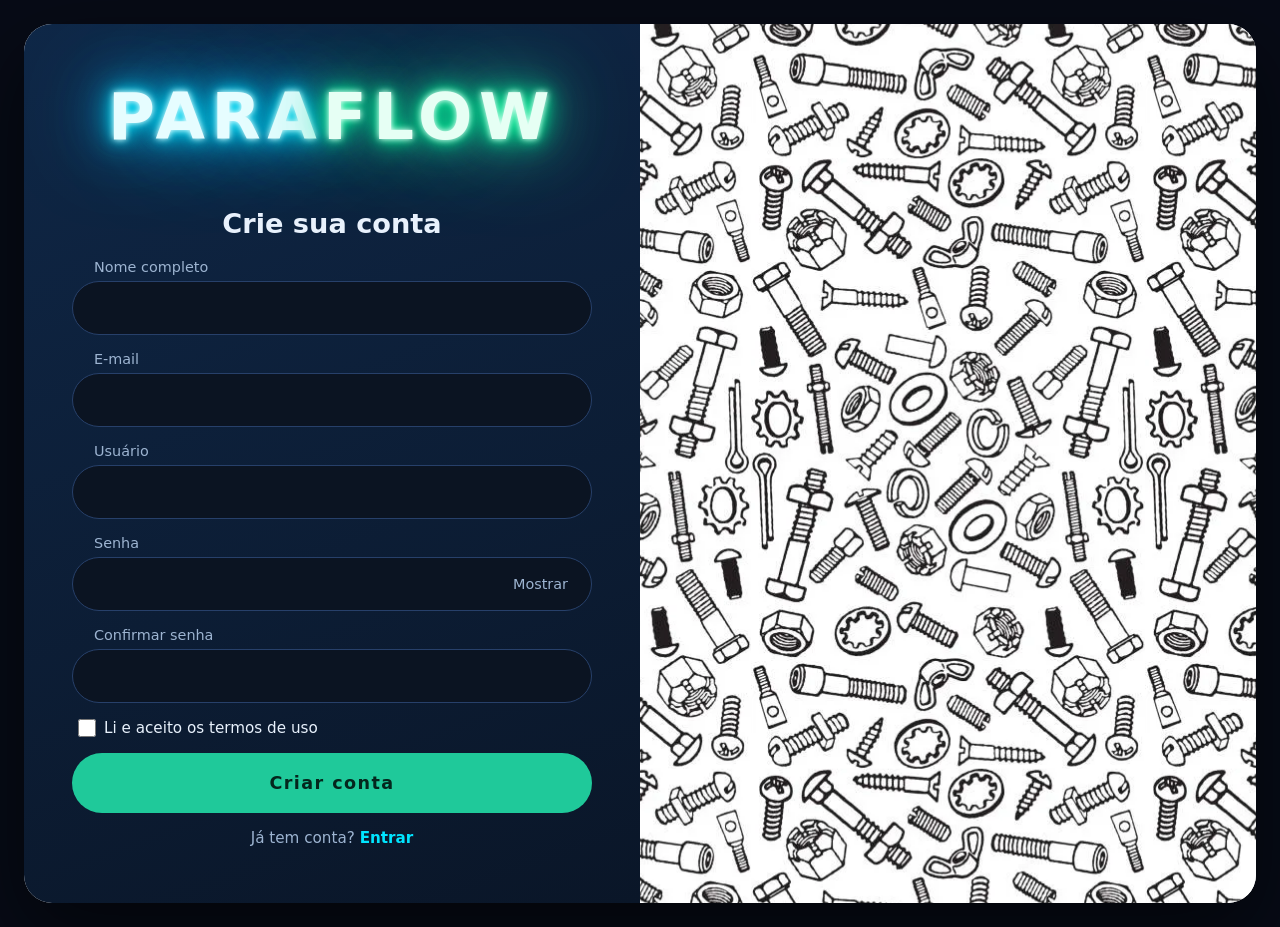
==== cadastro.html @ 53ee5210 "feat: adicionar minha parte do projeto" ====
<!DOCTYPE html>
<html lang="pt-BR">
<head>
  <meta charset="UTF-8" />
  <meta name="viewport" content="width=device-width, initial-scale=1" />
  <title>Cadastro | Paraflow</title>
  <link rel="stylesheet" href="style.css" />
</head>
<body>
  <main class="card">
    <section class="painel-login">
      <h1 class="logo" aria-label="Paraflow">
        <span class="para">PARA</span><span class="flow">FLOW</span>
      </h1>

      <form class="form form-cadastro" id="form-cadastro" novalidate>
        <h2>Crie sua conta</h2>

        <div class="campo">
          <label for="nome">Nome completo</label>
          <input id="nome" type="text" autocomplete="name" required />
        </div>

        <div class="campo">
          <label for="email">E-mail</label>
          <input id="email" type="email" autocomplete="email" required />
        </div>

        <div class="campo">
          <label for="usuario">Usuário</label>
          <input id="usuario" type="text" autocomplete="username" required />
        </div>

        <div class="campo">
          <label for="senha">Senha</label>
          <div class="senha-wrap">
            <input id="senha" type="password" autocomplete="new-password" minlength="6" required />
            <button type="button" class="toggle" aria-pressed="false">Mostrar</button>
          </div>
        </div>

        <div class="campo">
          <label for="confirmar">Confirmar senha</label>
          <input id="confirmar" type="password" autocomplete="new-password" required />
        </div>

        <p class="erro" id="erro" role="alert" hidden></p>
        <p class="sucesso" id="sucesso" role="status" hidden></p>

        <label class="lembrar termos">
          <input id="termos" type="checkbox" /> Li e aceito os termos de uso
        </label>

        <button type="submit" class="btn btn-principal">Criar conta</button>

        <p class="troca">Já tem conta? <a href="index.html">Entrar</a></p>
      </form>
    </section>

    <section class="painel-ilustracao" aria-hidden="true"></section>
  </main>

  <script>
    const form = document.getElementById('form-cadastro');
    const campos = {
      nome: document.getElementById('nome'),
      email: document.getElementById('email'),
      usuario: document.getElementById('usuario'),
      senha: document.getElementById('senha'),
      confirmar: document.getElementById('confirmar'),
      termos: document.getElementById('termos'),
    };
    const erro = document.getElementById('erro');
    const sucesso = document.getElementById('sucesso');
    const toggle = document.querySelector('.toggle');
    const botao = form.querySelector('.btn-principal');

    toggle.addEventListener('click', () => {
      const mostrando = campos.senha.type === 'text';
      campos.senha.type = mostrando ? 'password' : 'text';
      campos.confirmar.type = campos.senha.type;
      toggle.textContent = mostrando ? 'Mostrar' : 'Ocultar';
      toggle.setAttribute('aria-pressed', String(!mostrando));
    });

    function mostrarErro(msg, campo) {
      sucesso.hidden = true;
      erro.textContent = msg;
      erro.hidden = false;
      campo?.focus();
    }

    form.addEventListener('submit', async (e) => {
      e.preventDefault();
      erro.hidden = true;
      sucesso.hidden = true;

      const { nome, email, usuario, senha, confirmar, termos } = campos;

      if (!nome.value.trim()) return mostrarErro('Informe seu nome completo.', nome);
      if (!/^\S+@\S+\.\S+$/.test(email.value)) return mostrarErro('Informe um e-mail válido.', email);
      if (usuario.value.trim().length < 3) return mostrarErro('O usuário precisa ter ao menos 3 caracteres.', usuario);
      if (senha.value.length < 6) return mostrarErro('A senha precisa ter ao menos 6 caracteres.', senha);
      if (senha.value !== confirmar.value) return mostrarErro('As senhas não coincidem.', confirmar);
      if (!termos.checked) return mostrarErro('Aceite os termos para continuar.', termos);

      botao.disabled = true;
      botao.textContent = 'Criando...';
      // TODO: enviar os dados para sua API aqui
      await new Promise((r) => setTimeout(r, 1000));
      botao.disabled = false;
      botao.textContent = 'Criar conta';

      sucesso.textContent = 'Conta criada! Redirecionando para o login...';
      sucesso.hidden = false;
      setTimeout(() => (window.location.href = 'index.html'), 1500);
    });
  </script>
</body>
</html>
---- style.css ----
:root {
  --bg: #070b16;
  --painel-1: #0f2747;
  --painel-2: #0a1628;
  --campo: #0b1422;
  --borda: #27406a;
  --texto: #e8f1fc;
  --texto-suave: #9db4d1;
  --acento: #1fc99a;
  --acento-hover: #00e5ff;
  --rosa: #ff2bd6;
  --erro: #ff8a8a;
  --ok: #7dffc9;
}

* { box-sizing: border-box; margin: 0; padding: 0; }

body {
  min-height: 100vh;
  display: grid;
  place-items: center;
  padding: 24px;
  background: var(--bg);
  font-family: "Poppins", "Segoe UI", system-ui, sans-serif;
  color: var(--texto);
}

/* ===== Card ===== */
.card {
  width: min(1400px, 100%);
  min-height: min(900px, calc(100vh - 48px));
  display: grid;
  grid-template-columns: 1fr 1fr;
  border-radius: 28px;
  overflow: hidden;
  background: #fff;
  box-shadow: 0 30px 80px rgba(0, 0, 0, 0.55);
}

.painel-login {
  display: flex;
  flex-direction: column;
  align-items: center;
  justify-content: center;
  gap: clamp(28px, 6vh, 64px);
  padding: 56px 48px;
  background: linear-gradient(160deg, var(--painel-1), var(--painel-2));
}

/* ===== Logo neon (sem animação) ===== */
.logo {
  display: flex;
  font-size: clamp(2.6rem, 5vw, 4.6rem);
  font-weight: 800;
  letter-spacing: 0.1em;
  user-select: none;
}

.logo .para {
  color: #e6fdff;
  text-shadow:
    0 0 6px #fff,
    0 0 14px #00e5ff,
    0 0 28px #00e5ff,
    0 0 56px #00b8ff,
    0 0 90px #00b8ff;
}

.logo .flow {
  color: #e6fff4;
  text-shadow:
    0 0 6px #fff,
    0 0 14px #00ff9c,
    0 0 28px #00ff9c,
    0 0 56px #1fc99a,
    0 0 90px #1fc99a;
}

/* ===== Formulário ===== */
.form {
  width: 100%;
  max-width: 520px;
  display: flex;
  flex-direction: column;
  gap: 22px;
}

.form-cadastro { gap: 16px; }

.form h2 {
  text-align: center;
  font-size: 1.7rem;
  font-weight: 600;
  margin-bottom: 4px;
}

.campo { display: flex; flex-direction: column; gap: 6px; }
.campo label { font-size: 0.9rem; color: var(--texto-suave); padding-left: 22px; }

.form input[type="text"],
.form input[type="email"],
.form input[type="password"] {
  width: 100%;
  height: 62px;
  padding: 0 26px;
  border: 1px solid var(--borda);
  border-radius: 999px;
  background: var(--campo);
  color: #fff;
  font: inherit;
  font-size: 1.05rem;
  transition: border-color 0.15s, box-shadow 0.15s;
}

.form-cadastro input[type="text"],
.form-cadastro input[type="email"],
.form-cadastro input[type="password"] { height: 54px; }

.form input:focus {
  outline: none;
  border-color: var(--acento-hover);
  box-shadow: 0 0 0 3px rgba(0, 229, 255, 0.25);
}

.senha-wrap { position: relative; }
.senha-wrap input { padding-right: 110px; }

.toggle {
  position: absolute;
  right: 8px;
  top: 50%;
  transform: translateY(-50%);
  height: 40px;
  padding: 0 16px;
  border: 0;
  border-radius: 999px;
  background: transparent;
  color: var(--texto-suave);
  font: inherit;
  font-size: 0.9rem;
  cursor: pointer;
}
.toggle:hover { color: #fff; }

.erro { color: var(--erro); font-size: 0.95rem; text-align: center; }
.sucesso { color: var(--ok); font-size: 0.95rem; text-align: center; }

.opcoes {
  display: flex;
  justify-content: space-between;
  gap: 12px;
  flex-wrap: wrap;
  font-size: 0.95rem;
}
.lembrar { display: flex; align-items: center; gap: 8px; cursor: pointer; }
.lembrar input { width: 18px; height: 18px; accent-color: var(--acento); }
.termos { font-size: 0.95rem; padding-left: 6px; }

.opcoes a, .troca a { color: var(--texto); text-decoration: none; }
.opcoes a:hover, .troca a:hover { text-decoration: underline; }
.troca { text-align: center; font-size: 0.95rem; color: var(--texto-suave); }
.troca a { color: var(--acento-hover); font-weight: 600; }

/* ===== Botões: trocam de cor e aumentam no hover ===== */
.btn {
  display: flex;
  align-items: center;
  justify-content: center;
  height: 60px;
  border: 2px solid transparent;
  border-radius: 999px;
  font: inherit;
  font-size: 1.1rem;
  font-weight: 700;
  letter-spacing: 0.08em;
  text-decoration: none;
  cursor: pointer;
  transition: transform 0.2s ease, background 0.2s ease, color 0.2s ease,
              border-color 0.2s ease, box-shadow 0.2s ease;
}

.btn-principal {
  background: var(--acento);
  color: #04261d;
}
.btn-principal:hover:not(:disabled) {
  background: var(--acento-hover);
  transform: scale(1.07);
  box-shadow: 0 0 24px rgba(0, 229, 255, 0.55);
}

.btn-secundario {
  background: transparent;
  color: #3b8cff;
  border-color: #3b8cff;
}
.btn-secundario:hover {
  background: #2f7bff;
  border-color: #2f7bff;
  color: #fff;
  transform: scale(1.07);
  box-shadow: 0 0 24px rgba(47, 123, 255, 0.6);
}
.btn:active:not(:disabled) { transform: scale(1.02); }
.btn:disabled { opacity: 0.7; cursor: progress; }

.divisor {
  display: flex;
  align-items: center;
  gap: 14px;
  color: var(--texto-suave);
  font-size: 0.9rem;
}
.divisor::before, .divisor::after {
  content: "";
  flex: 1;
  height: 1px;
  background: var(--borda);
}

:focus-visible { outline: 3px solid var(--acento-hover); outline-offset: 3px; }

/* ===== Imagem dos parafusos ===== */
.painel-ilustracao {
  background: #fff url("parafusos.webp") center / 394px auto repeat;
}

/* ===== Responsivo ===== */
@media (max-width: 860px) {
  .card { grid-template-columns: 1fr; min-height: 0; border-radius: 18px; }
  .painel-ilustracao { display: none; }
  .painel-login { padding: 40px 24px; }
}

@media (prefers-reduced-motion: reduce) {
  * { transition: none !important; }
}
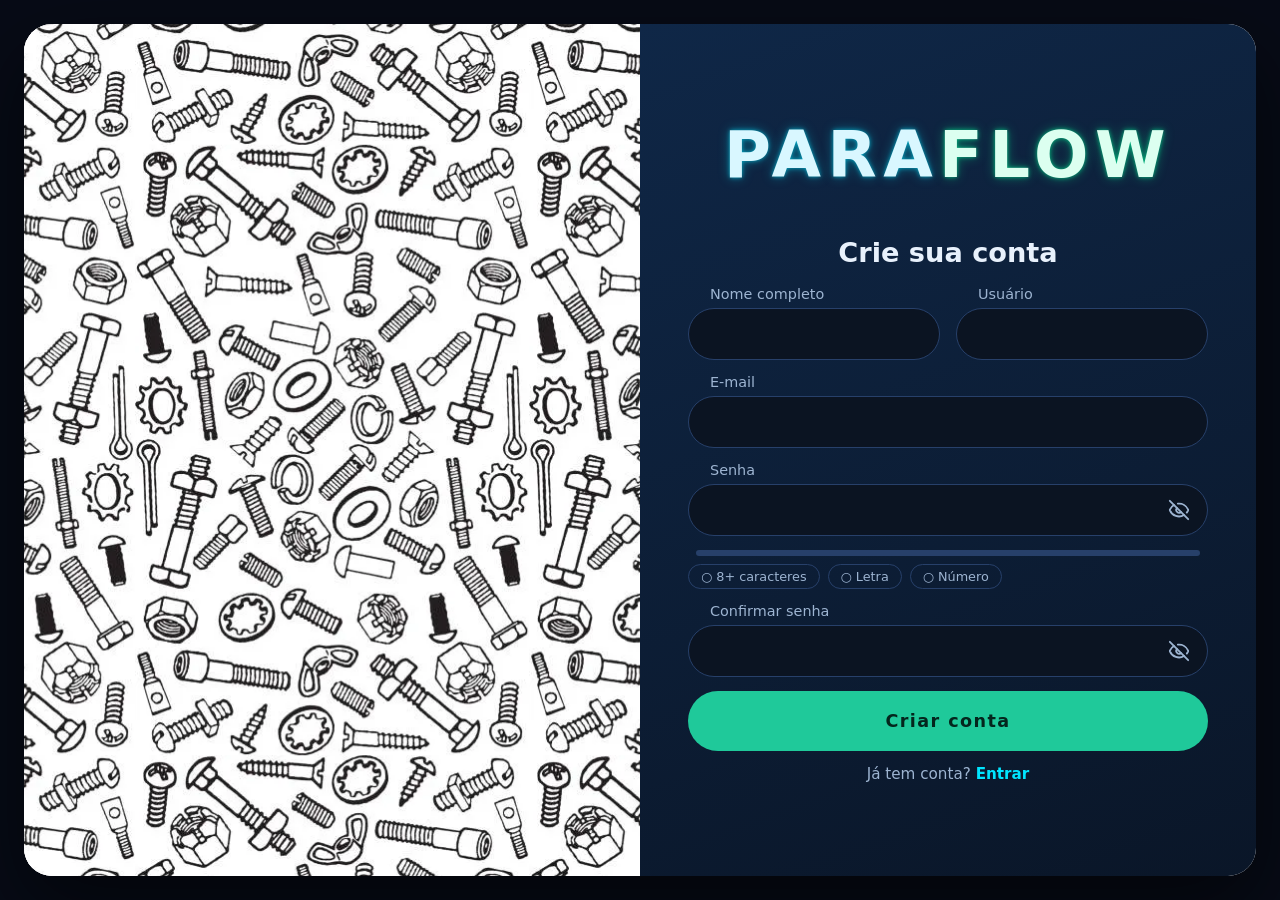
==== commit 01cfaba2: "feat: adicionar arquivos do trabalho" ====
--- a/cadastro.html
+++ b/cadastro.html
@@ -7,7 +7,7 @@
   <link rel="stylesheet" href="style.css" />
 </head>
 <body>
-  <main class="card">
+  <main class="card invertido">
     <section class="painel-login">
       <h1 class="logo" aria-label="Paraflow">
         <span class="para">PARA</span><span class="flow">FLOW</span>
@@ -16,40 +16,85 @@
       <form class="form form-cadastro" id="form-cadastro" novalidate>
         <h2>Crie sua conta</h2>
 
-        <div class="campo">
-          <label for="nome">Nome completo</label>
-          <input id="nome" type="text" autocomplete="name" required />
+        <div class="linha">
+          <div class="campo">
+            <label for="nome">Nome completo</label>
+            <input id="nome" type="text" autocomplete="name" aria-describedby="msg-nome" required />
+            <small class="msg" id="msg-nome" aria-live="polite"></small>
+          </div>
+
+          <div class="campo">
+            <label for="usuario">Usuário</label>
+            <input id="usuario" type="text" autocomplete="username" autocapitalize="none"
+                   spellcheck="false" maxlength="20" aria-describedby="msg-usuario" required />
+            <small class="msg" id="msg-usuario" aria-live="polite"></small>
+          </div>
         </div>
 
         <div class="campo">
           <label for="email">E-mail</label>
-          <input id="email" type="email" autocomplete="email" required />
-        </div>
-
-        <div class="campo">
-          <label for="usuario">Usuário</label>
-          <input id="usuario" type="text" autocomplete="username" required />
+          <input id="email" type="email" autocomplete="email" autocapitalize="none"
+                 spellcheck="false" aria-describedby="msg-email" required />
+          <small class="msg" id="msg-email" aria-live="polite"></small>
         </div>
 
         <div class="campo">
           <label for="senha">Senha</label>
           <div class="senha-wrap">
-            <input id="senha" type="password" autocomplete="new-password" minlength="6" required />
-            <button type="button" class="toggle" aria-pressed="false">Mostrar</button>
-          </div>
+            <input id="senha" type="password" autocomplete="new-password" aria-describedby="msg-senha" required />
+            <button type="button" class="toggle" data-alvo="senha" aria-pressed="false" aria-label="Mostrar senha">
+              <svg class="olho olho-aberto" viewBox="0 0 24 24" fill="none" stroke="currentColor"
+                   stroke-width="2" stroke-linecap="round" stroke-linejoin="round" aria-hidden="true">
+                <path d="M2.06 12.35a1 1 0 0 1 0-.7 10.75 10.75 0 0 1 19.88 0 1 1 0 0 1 0 .7 10.75 10.75 0 0 1-19.88 0"/>
+                <circle cx="12" cy="12" r="3"/>
+              </svg>
+              <svg class="olho olho-fechado" viewBox="0 0 24 24" fill="none" stroke="currentColor"
+                   stroke-width="2" stroke-linecap="round" stroke-linejoin="round" aria-hidden="true">
+                <path d="M10.73 5.08A10.74 10.74 0 0 1 21.94 11.65a1 1 0 0 1 0 .7 10.75 10.75 0 0 1-1.44 2.49"/>
+                <path d="M14.08 14.16a3 3 0 0 1-4.24-4.24"/>
+                <path d="M17.48 17.5a10.75 10.75 0 0 1-15.42-5.15 1 1 0 0 1 0-.7 10.75 10.75 0 0 1 4.45-5.14"/>
+                <path d="m2 2 20 20"/>
+              </svg>
+            </button>
+          </div>
+
+          <div class="forca" id="forca" data-nivel="">
+            <div class="forca-barra"></div>
+          </div>
+          <span class="forca-texto" id="forca-texto"></span>
+
+          <ul class="requisitos" aria-label="Requisitos da senha">
+            <li data-req="tamanho">8+ caracteres</li>
+            <li data-req="letra">Letra</li>
+            <li data-req="numero">Número</li>
+          </ul>
+          <small class="msg" id="msg-senha" aria-live="polite"></small>
         </div>
 
         <div class="campo">
           <label for="confirmar">Confirmar senha</label>
-          <input id="confirmar" type="password" autocomplete="new-password" required />
+          <div class="senha-wrap">
+            <input id="confirmar" type="password" autocomplete="new-password" aria-describedby="msg-confirmar" required />
+            <button type="button" class="toggle" data-alvo="confirmar" aria-pressed="false" aria-label="Mostrar senha">
+              <svg class="olho olho-aberto" viewBox="0 0 24 24" fill="none" stroke="currentColor"
+                   stroke-width="2" stroke-linecap="round" stroke-linejoin="round" aria-hidden="true">
+                <path d="M2.06 12.35a1 1 0 0 1 0-.7 10.75 10.75 0 0 1 19.88 0 1 1 0 0 1 0 .7 10.75 10.75 0 0 1-19.88 0"/>
+                <circle cx="12" cy="12" r="3"/>
+              </svg>
+              <svg class="olho olho-fechado" viewBox="0 0 24 24" fill="none" stroke="currentColor"
+                   stroke-width="2" stroke-linecap="round" stroke-linejoin="round" aria-hidden="true">
+                <path d="M10.73 5.08A10.74 10.74 0 0 1 21.94 11.65a1 1 0 0 1 0 .7 10.75 10.75 0 0 1-1.44 2.49"/>
+                <path d="M14.08 14.16a3 3 0 0 1-4.24-4.24"/>
+                <path d="M17.48 17.5a10.75 10.75 0 0 1-15.42-5.15 1 1 0 0 1 0-.7 10.75 10.75 0 0 1 4.45-5.14"/>
+                <path d="m2 2 20 20"/>
+              </svg>
+            </button>
+          </div>
+          <small class="msg" id="msg-confirmar" aria-live="polite"></small>
         </div>
 
         <p class="erro" id="erro" role="alert" hidden></p>
         <p class="sucesso" id="sucesso" role="status" hidden></p>
-
-        <label class="lembrar termos">
-          <input id="termos" type="checkbox" /> Li e aceito os termos de uso
-        </label>
 
         <button type="submit" class="btn btn-principal">Criar conta</button>
 
@@ -61,59 +106,141 @@
   </main>
 
   <script>
-    const form = document.getElementById('form-cadastro');
+    const el = (id) => document.getElementById(id);
+
+    const form = el('form-cadastro');
     const campos = {
-      nome: document.getElementById('nome'),
-      email: document.getElementById('email'),
-      usuario: document.getElementById('usuario'),
-      senha: document.getElementById('senha'),
-      confirmar: document.getElementById('confirmar'),
-      termos: document.getElementById('termos'),
+      nome: el('nome'),
+      usuario: el('usuario'),
+      email: el('email'),
+      senha: el('senha'),
+      confirmar: el('confirmar'),
     };
-    const erro = document.getElementById('erro');
-    const sucesso = document.getElementById('sucesso');
-    const toggle = document.querySelector('.toggle');
+    const erro = el('erro');
+    const sucesso = el('sucesso');
     const botao = form.querySelector('.btn-principal');
-
-    toggle.addEventListener('click', () => {
-      const mostrando = campos.senha.type === 'text';
-      campos.senha.type = mostrando ? 'password' : 'text';
-      campos.confirmar.type = campos.senha.type;
-      toggle.textContent = mostrando ? 'Mostrar' : 'Ocultar';
-      toggle.setAttribute('aria-pressed', String(!mostrando));
+    const tocados = new Set();
+
+    /* ---------- Requisitos da senha ---------- */
+    const reqs = {
+      tamanho: (v) => v.length >= 8,
+      letra: (v) => /[a-zA-ZÀ-ÿ]/.test(v),
+      numero: (v) => /\d/.test(v),
+    };
+    const senhaValida = (v) => Object.values(reqs).every((fn) => fn(v));
+
+    /* ---------- Validadores (retornam '' quando está ok) ---------- */
+    const validadores = {
+      nome: (v) =>
+        v.trim().split(/\s+/).filter(Boolean).length >= 2
+          ? '' : 'Informe nome e sobrenome.',
+      usuario: (v) =>
+        /^[\w.]{3,20}$/.test(v.trim())
+          ? '' : 'Use 3 a 20 caracteres: letras, números, _ ou ponto.',
+      email: (v) =>
+        /^\S+@\S+\.\S+$/.test(v.trim())
+          ? '' : 'Informe um e-mail válido.',
+      senha: (v) =>
+        senhaValida(v) ? '' : 'A senha precisa ter 8+ caracteres, uma letra e um número.',
+      confirmar: (v) =>
+        !v ? 'Confirme sua senha.'
+        : v === campos.senha.value ? '' : 'As senhas não coincidem.',
+    };
+
+    function validar(chave) {
+      const campo = campos[chave];
+      const msg = validadores[chave](campo.value);
+      el('msg-' + chave).textContent = msg;
+      campo.setAttribute('aria-invalid', String(!!msg));
+      campo.classList.toggle('invalido', !!msg);
+      campo.classList.toggle('valido', !msg && campo.value !== '');
+      return !msg;
+    }
+
+    /* ---------- Força da senha ---------- */
+    function atualizarForca(v) {
+      document.querySelectorAll('[data-req]').forEach((li) =>
+        li.classList.toggle('ok', reqs[li.dataset.req](v))
+      );
+
+      let pontos = Object.values(reqs).filter((fn) => fn(v)).length;
+      if (v.length >= 12) pontos++;
+      if (/[a-z]/.test(v) && /[A-Z]/.test(v)) pontos++;
+      if (/[^A-Za-z0-9]/.test(v)) pontos++;
+
+      const nivel = !v ? '' : pontos <= 3 ? 'fraca' : pontos <= 5 ? 'media' : 'forte';
+      const nomes = { fraca: 'fraca', media: 'média', forte: 'forte' };
+
+      el('forca').dataset.nivel = nivel;
+      el('forca-texto').textContent = nivel ? `Força da senha: ${nomes[nivel]}` : '';
+    }
+
+    /* ---------- Eventos ---------- */
+    Object.entries(campos).forEach(([chave, campo]) => {
+      campo.addEventListener('input', () => {
+        if (chave === 'senha') {
+          atualizarForca(campo.value);
+          if (tocados.has('confirmar')) validar('confirmar');
+        }
+        if (tocados.has(chave)) validar(chave);
+      });
+
+      campo.addEventListener('blur', () => {
+        if (campo.value === '' && !tocados.has(chave)) return; // não reclama de campo que nem foi usado
+        tocados.add(chave);
+        validar(chave);
+      });
     });
 
-    function mostrarErro(msg, campo) {
-      sucesso.hidden = true;
-      erro.textContent = msg;
-      erro.hidden = false;
-      campo?.focus();
-    }
+    document.querySelectorAll('.toggle').forEach((btn) =>
+      btn.addEventListener('click', () => {
+        const input = campos[btn.dataset.alvo];
+        const mostrando = input.type === 'text';
+        input.type = mostrando ? 'password' : 'text';
+        btn.setAttribute('aria-pressed', String(!mostrando));
+        btn.setAttribute('aria-label', mostrando ? 'Mostrar senha' : 'Ocultar senha');
+      })
+    );
 
     form.addEventListener('submit', async (e) => {
       e.preventDefault();
       erro.hidden = true;
       sucesso.hidden = true;
 
-      const { nome, email, usuario, senha, confirmar, termos } = campos;
-
-      if (!nome.value.trim()) return mostrarErro('Informe seu nome completo.', nome);
-      if (!/^\S+@\S+\.\S+$/.test(email.value)) return mostrarErro('Informe um e-mail válido.', email);
-      if (usuario.value.trim().length < 3) return mostrarErro('O usuário precisa ter ao menos 3 caracteres.', usuario);
-      if (senha.value.length < 6) return mostrarErro('A senha precisa ter ao menos 6 caracteres.', senha);
-      if (senha.value !== confirmar.value) return mostrarErro('As senhas não coincidem.', confirmar);
-      if (!termos.checked) return mostrarErro('Aceite os termos para continuar.', termos);
+      let primeiroInvalido = null;
+      Object.keys(campos).forEach((chave) => {
+        tocados.add(chave);
+        if (!validar(chave) && !primeiroInvalido) primeiroInvalido = campos[chave];
+      });
+      if (primeiroInvalido) {
+        primeiroInvalido.focus();
+        return;
+      }
+
+      const dados = {
+        nome: campos.nome.value.trim(),
+        usuario: campos.usuario.value.trim(),
+        email: campos.email.value.trim().toLowerCase(),
+        senha: campos.senha.value,
+      };
 
       botao.disabled = true;
       botao.textContent = 'Criando...';
-      // TODO: enviar os dados para sua API aqui
-      await new Promise((r) => setTimeout(r, 1000));
-      botao.disabled = false;
-      botao.textContent = 'Criar conta';
-
-      sucesso.textContent = 'Conta criada! Redirecionando para o login...';
-      sucesso.hidden = false;
-      setTimeout(() => (window.location.href = 'index.html'), 1500);
+
+      try {
+        // TODO: enviar `dados` para sua API aqui (fetch POST)
+        await new Promise((r) => setTimeout(r, 1000));
+
+        botao.textContent = 'Conta criada ✓';
+        sucesso.textContent = 'Conta criada! Redirecionando para o login...';
+        sucesso.hidden = false;
+        setTimeout(() => (window.location.href = 'index.html'), 1500);
+      } catch (err) {
+        erro.textContent = 'Não foi possível criar a conta. Tente novamente.';
+        erro.hidden = false;
+        botao.disabled = false;
+        botao.textContent = 'Criar conta';
+      }
     });
   </script>
 </body>
--- a/style.css
+++ b/style.css
@@ -8,7 +8,8 @@
   --texto-suave: #9db4d1;
   --acento: #1fc99a;
   --acento-hover: #00e5ff;
-  --rosa: #ff2bd6;
+  --azul: #2f7bff;
+  --azul-claro: #3b8cff;
   --erro: #ff8a8a;
   --ok: #7dffc9;
 }
@@ -28,7 +29,7 @@
 /* ===== Card ===== */
 .card {
   width: min(1400px, 100%);
-  min-height: min(900px, calc(100vh - 48px));
+  min-height: min(900px, calc(100dvh - 48px));
   display: grid;
   grid-template-columns: 1fr 1fr;
   border-radius: 28px;
@@ -42,12 +43,12 @@
   flex-direction: column;
   align-items: center;
   justify-content: center;
-  gap: clamp(28px, 6vh, 64px);
-  padding: 56px 48px;
+  gap: clamp(24px, 5vh, 56px);
+  padding: 48px;
   background: linear-gradient(160deg, var(--painel-1), var(--painel-2));
 }
 
-/* ===== Logo neon (sem animação) ===== */
+/* ===== Logo neon (suave, sem animação) ===== */
 .logo {
   display: flex;
   font-size: clamp(2.6rem, 5vw, 4.6rem);
@@ -57,23 +58,17 @@
 }
 
 .logo .para {
-  color: #e6fdff;
+  color: #d9f7ff;
   text-shadow:
-    0 0 6px #fff,
-    0 0 14px #00e5ff,
-    0 0 28px #00e5ff,
-    0 0 56px #00b8ff,
-    0 0 90px #00b8ff;
+    0 0 4px rgba(0, 229, 255, 0.6),
+    0 0 12px rgba(0, 229, 255, 0.35);
 }
 
 .logo .flow {
-  color: #e6fff4;
+  color: #dcfff0;
   text-shadow:
-    0 0 6px #fff,
-    0 0 14px #00ff9c,
-    0 0 28px #00ff9c,
-    0 0 56px #1fc99a,
-    0 0 90px #1fc99a;
+    0 0 4px rgba(0, 255, 156, 0.6),
+    0 0 12px rgba(0, 255, 156, 0.35);
 }
 
 /* ===== Formulário ===== */
@@ -85,7 +80,7 @@
   gap: 22px;
 }
 
-.form-cadastro { gap: 16px; }
+.form-cadastro { gap: 14px; }
 
 .form h2 {
   text-align: center;
@@ -94,8 +89,14 @@
   margin-bottom: 4px;
 }
 
-.campo { display: flex; flex-direction: column; gap: 6px; }
+.campo { display: flex; flex-direction: column; gap: 6px; min-width: 0; }
 .campo label { font-size: 0.9rem; color: var(--texto-suave); padding-left: 22px; }
+
+.linha {
+  display: grid;
+  grid-template-columns: 1fr 1fr;
+  gap: 16px;
+}
 
 .form input[type="text"],
 .form input[type="email"],
@@ -114,7 +115,7 @@
 
 .form-cadastro input[type="text"],
 .form-cadastro input[type="email"],
-.form-cadastro input[type="password"] { height: 54px; }
+.form-cadastro input[type="password"] { height: 52px; }
 
 .form input:focus {
   outline: none;
@@ -122,26 +123,84 @@
   box-shadow: 0 0 0 3px rgba(0, 229, 255, 0.25);
 }
 
+/* estados de validação (ficam depois do :focus para ganhar dele) */
+.form input.valido { border-color: var(--acento); }
+.form input.invalido { border-color: var(--erro); }
+.form input.invalido:focus { box-shadow: 0 0 0 3px rgba(255, 138, 138, 0.25); }
+
+.msg { color: var(--erro); font-size: 0.82rem; padding-left: 22px; }
+.msg:empty { display: none; }
+
+/* ===== Botão de mostrar/ocultar senha (ícone de olho) ===== */
 .senha-wrap { position: relative; }
-.senha-wrap input { padding-right: 110px; }
+.senha-wrap input { padding-right: 64px; }
 
 .toggle {
   position: absolute;
   right: 8px;
   top: 50%;
   transform: translateY(-50%);
-  height: 40px;
-  padding: 0 16px;
+  width: 42px;
+  height: 42px;
+  display: grid;
+  place-items: center;
+  padding: 0;
   border: 0;
-  border-radius: 999px;
+  border-radius: 50%;
   background: transparent;
   color: var(--texto-suave);
-  font: inherit;
-  font-size: 0.9rem;
   cursor: pointer;
-}
-.toggle:hover { color: #fff; }
-
+  transition: color 0.2s, background 0.2s;
+}
+.toggle:hover { color: #fff; background: rgba(255, 255, 255, 0.08); }
+
+.olho { width: 22px; height: 22px; }
+
+/* senha oculta -> olho fechado | senha visível -> olho aberto */
+.toggle[aria-pressed="false"] .olho-aberto { display: none; }
+.toggle[aria-pressed="true"] .olho-fechado { display: none; }
+
+/* ===== Força da senha ===== */
+.forca {
+  height: 6px;
+  margin: 8px 8px 0;
+  border-radius: 999px;
+  background: var(--borda);
+  overflow: hidden;
+}
+.forca-barra {
+  height: 100%;
+  width: 0;
+  border-radius: inherit;
+  transition: width 0.25s ease, background 0.25s ease;
+}
+.forca[data-nivel="fraca"] .forca-barra { width: 33%; background: #ff6b6b; }
+.forca[data-nivel="media"] .forca-barra { width: 66%; background: #ffc857; }
+.forca[data-nivel="forte"] .forca-barra { width: 100%; background: var(--acento); }
+
+.forca-texto { font-size: 0.82rem; color: var(--texto-suave); padding-left: 22px; }
+.forca-texto:empty { display: none; }
+
+.requisitos {
+  list-style: none;
+  display: flex;
+  flex-wrap: wrap;
+  gap: 8px;
+  margin-top: 2px;
+}
+.requisitos li {
+  font-size: 0.8rem;
+  padding: 4px 12px;
+  border: 1px solid var(--borda);
+  border-radius: 999px;
+  color: var(--texto-suave);
+  transition: color 0.2s, border-color 0.2s;
+}
+.requisitos li::before { content: "○ "; }
+.requisitos li.ok { color: var(--ok); border-color: var(--acento); }
+.requisitos li.ok::before { content: "✓ "; }
+
+/* ===== Mensagens e opções ===== */
 .erro { color: var(--erro); font-size: 0.95rem; text-align: center; }
 .sucesso { color: var(--ok); font-size: 0.95rem; text-align: center; }
 
@@ -154,7 +213,6 @@
 }
 .lembrar { display: flex; align-items: center; gap: 8px; cursor: pointer; }
 .lembrar input { width: 18px; height: 18px; accent-color: var(--acento); }
-.termos { font-size: 0.95rem; padding-left: 6px; }
 
 .opcoes a, .troca a { color: var(--texto); text-decoration: none; }
 .opcoes a:hover, .troca a:hover { text-decoration: underline; }
@@ -191,16 +249,17 @@
 
 .btn-secundario {
   background: transparent;
-  color: #3b8cff;
-  border-color: #3b8cff;
+  color: var(--azul-claro);
+  border-color: var(--azul-claro);
 }
 .btn-secundario:hover {
-  background: #2f7bff;
-  border-color: #2f7bff;
+  background: var(--azul);
+  border-color: var(--azul);
   color: #fff;
   transform: scale(1.07);
   box-shadow: 0 0 24px rgba(47, 123, 255, 0.6);
 }
+
 .btn:active:not(:disabled) { transform: scale(1.02); }
 .btn:disabled { opacity: 0.7; cursor: progress; }
 
@@ -225,11 +284,57 @@
   background: #fff url("parafusos.webp") center / 394px auto repeat;
 }
 
+/* Cadastro: imagem à esquerda, formulário à direita */
+.card.invertido .painel-ilustracao { order: 1; }
+.card.invertido .painel-login { order: 2; }
+
 /* ===== Responsivo ===== */
+
+/* Notebook pequeno / tablet na horizontal */
+@media (max-width: 1100px) {
+  .card { grid-template-columns: 1.25fr 0.75fr; }
+  .card.invertido { grid-template-columns: 0.75fr 1.25fr; }
+  .painel-login { padding: 40px 32px; }
+  .painel-ilustracao { background-size: 280px auto; }
+}
+
+/* Tablet na vertical: some a imagem e o formulário ocupa tudo */
 @media (max-width: 860px) {
-  .card { grid-template-columns: 1fr; min-height: 0; border-radius: 18px; }
+  body { padding: 16px; }
+  .card,
+  .card.invertido { grid-template-columns: 1fr; min-height: 0; border-radius: 20px; }
   .painel-ilustracao { display: none; }
-  .painel-login { padding: 40px 24px; }
+  .painel-login { padding: 44px 28px; }
+}
+
+/* Celular: card ocupa a tela inteira */
+@media (max-width: 560px) {
+  body { padding: 0; place-items: stretch; }
+  .card {
+    min-height: 100dvh;
+    border-radius: 0;
+    box-shadow: none;
+  }
+  .painel-login { padding: 32px 20px; justify-content: flex-start; gap: 28px; }
+  .logo { font-size: clamp(2.2rem, 12vw, 3rem); }
+  .form h2 { font-size: 1.4rem; }
+  .linha { grid-template-columns: 1fr; }
+  .form input[type="text"],
+  .form input[type="email"],
+  .form input[type="password"] { height: 54px; }
+  .btn { height: 54px; font-size: 1rem; }
+  .opcoes { justify-content: center; }
+}
+
+/* Celular deitado ou janelas baixas */
+@media (max-height: 640px) and (orientation: landscape) {
+  .painel-login { justify-content: flex-start; padding: 24px; gap: 20px; }
+  .logo { font-size: 2.2rem; }
+}
+
+/* Telas de toque não têm hover: evita o botão ficar "grudado" aumentado */
+@media (hover: none) {
+  .btn:hover:not(:disabled) { transform: none; box-shadow: none; }
 }
 
 @media (prefers-reduced-motion: reduce) {
